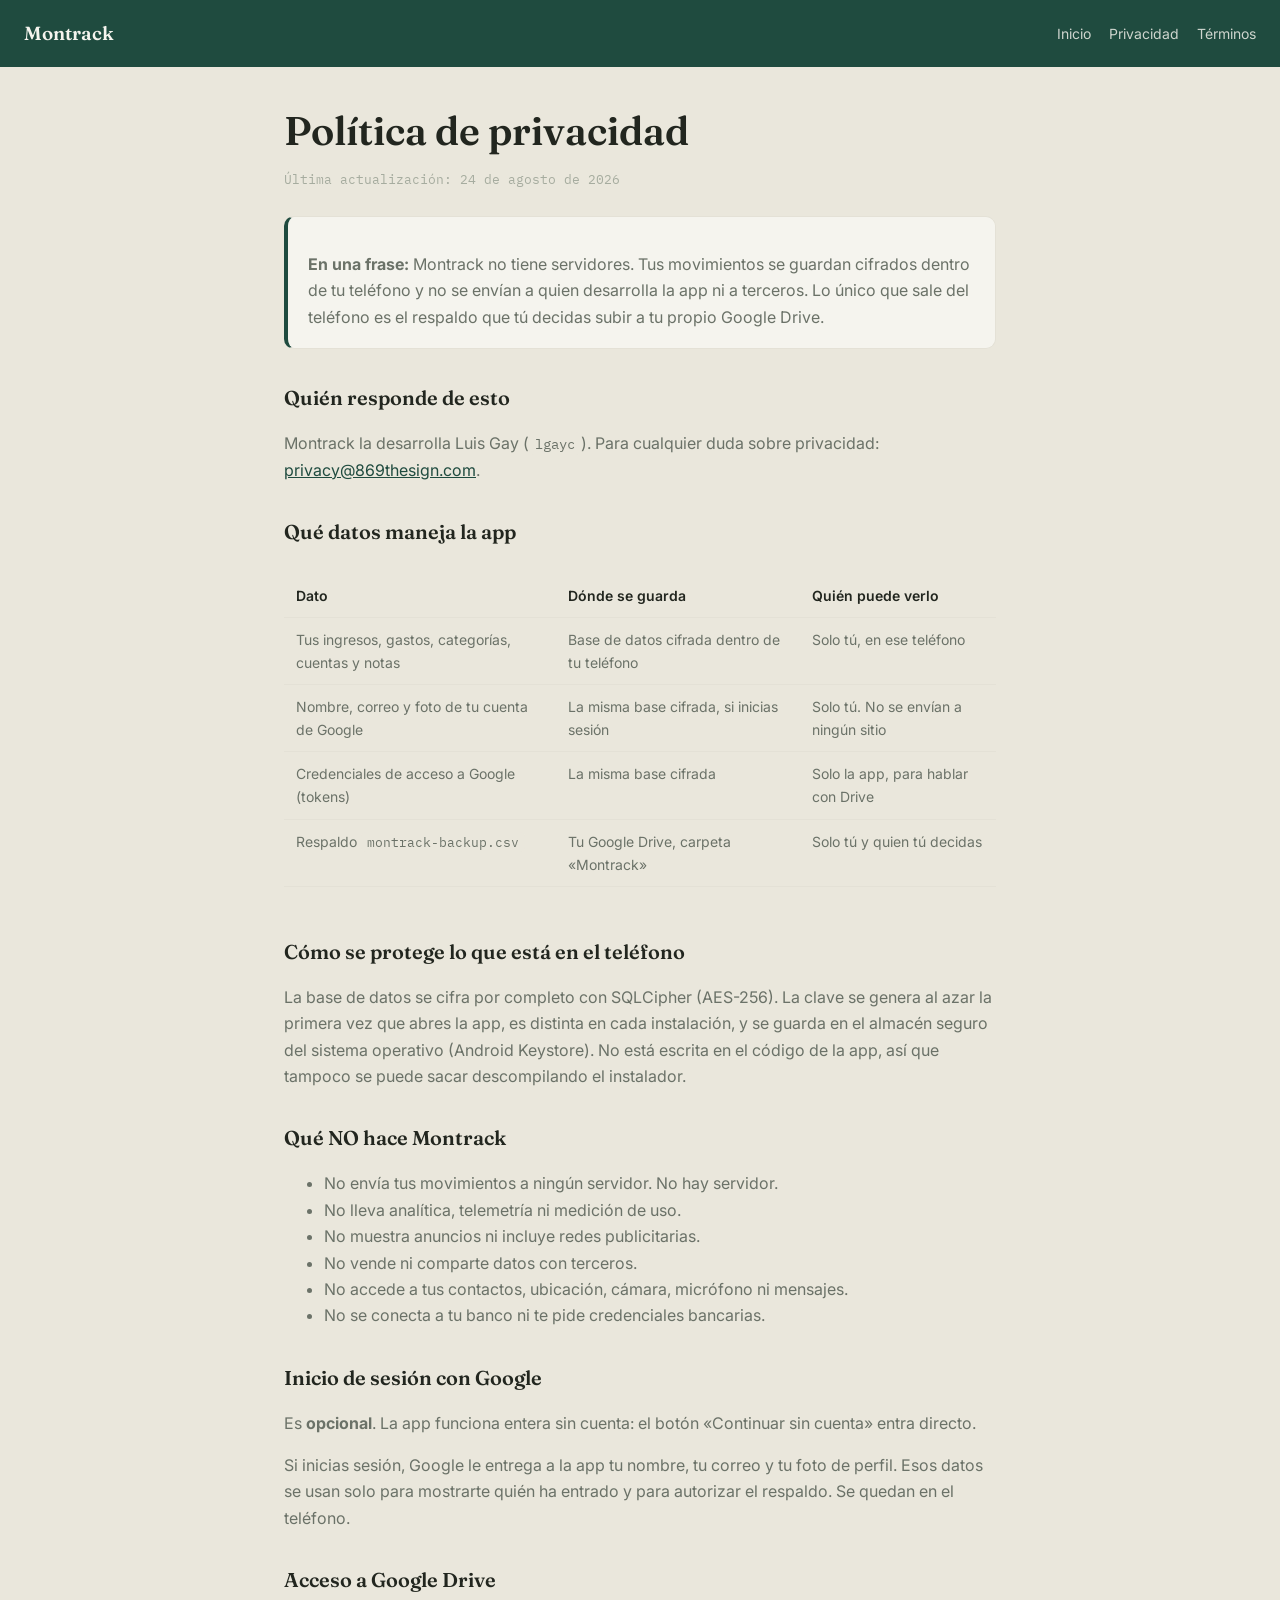
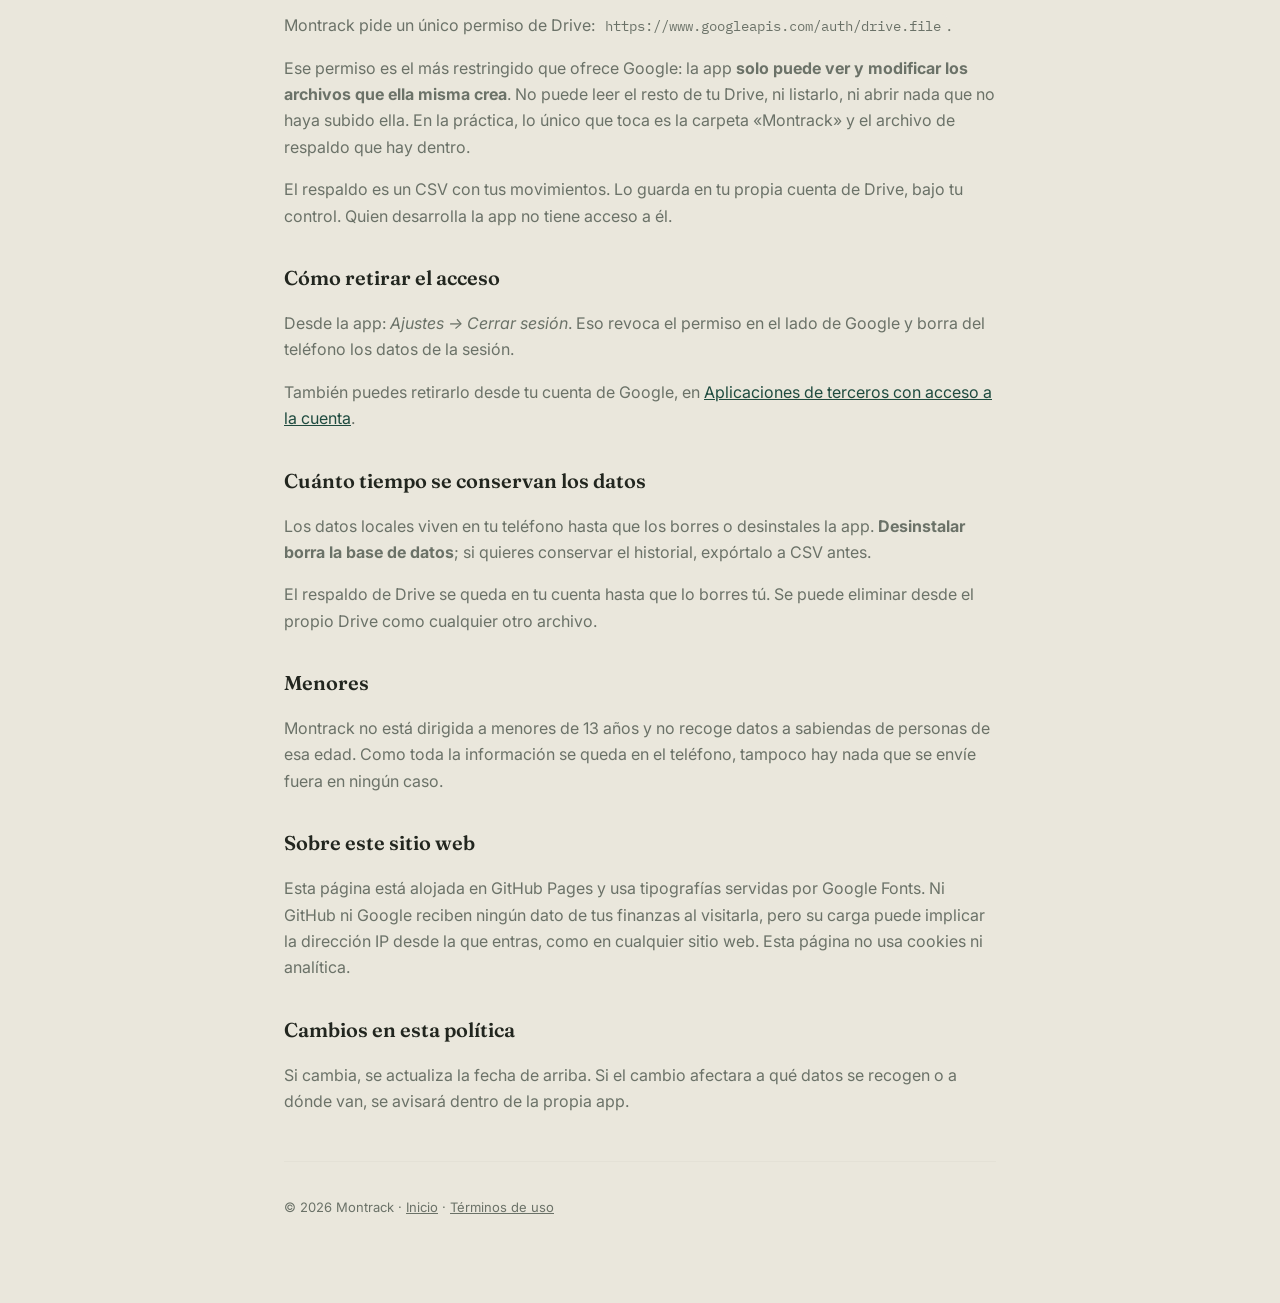
==== privacy.html @ 6e0424d2 "Servir /privacy y /terms sin redirección La verificación de marca de Google Cloud daba las URLs por " ====
<!DOCTYPE html>
<html lang="es">
<head>
<meta charset="UTF-8" />
<meta name="viewport" content="width=device-width, initial-scale=1" />
<title>Política de privacidad — Montrack</title>
<meta name="description" content="Qué datos maneja Montrack, dónde se guardan y quién puede verlos." />
<link rel="preconnect" href="https://fonts.googleapis.com" />
<link rel="preconnect" href="https://fonts.gstatic.com" crossorigin />
<link href="https://fonts.googleapis.com/css2?family=Fraunces:opsz,wght@9..144,500;9..144,600&family=Inter:wght@400;500;600&family=IBM+Plex+Mono:wght@500&display=swap" rel="stylesheet" />
<link rel="stylesheet" href="/estilo.css" />
</head>
<body>

<header class="cabecera">
  <div class="marca">Montrack</div>
  <nav>
    <a href="/">Inicio</a>
    <a href="/privacy">Privacidad</a>
    <a href="/terms">Términos</a>
  </nav>
</header>

<main class="contenido">
  <h1>Política de privacidad</h1>
  <p class="fecha">Última actualización: 24 de agosto de 2026</p>

  <div class="destacado">
    <p><strong>En una frase:</strong> Montrack no tiene servidores. Tus
    movimientos se guardan cifrados dentro de tu teléfono y no se envían a
    quien desarrolla la app ni a terceros. Lo único que sale del teléfono es
    el respaldo que tú decidas subir a tu propio Google Drive.</p>
  </div>

  <h2>Quién responde de esto</h2>
  <p>
    Montrack la desarrolla Luis Gay (<code>lgayc</code>). Para cualquier duda
    sobre privacidad: <a href="mailto:privacy@869thesign.com">privacy@869thesign.com</a>.
  </p>

  <h2>Qué datos maneja la app</h2>

  <div class="envoltorio-tabla">
  <table>
    <tr>
      <th>Dato</th><th>Dónde se guarda</th><th>Quién puede verlo</th>
    </tr>
    <tr>
      <td>Tus ingresos, gastos, categorías, cuentas y notas</td>
      <td>Base de datos cifrada dentro de tu teléfono</td>
      <td>Solo tú, en ese teléfono</td>
    </tr>
    <tr>
      <td>Nombre, correo y foto de tu cuenta de Google</td>
      <td>La misma base cifrada, si inicias sesión</td>
      <td>Solo tú. No se envían a ningún sitio</td>
    </tr>
    <tr>
      <td>Credenciales de acceso a Google (tokens)</td>
      <td>La misma base cifrada</td>
      <td>Solo la app, para hablar con Drive</td>
    </tr>
    <tr>
      <td>Respaldo <code>montrack-backup.csv</code></td>
      <td>Tu Google Drive, carpeta «Montrack»</td>
      <td>Solo tú y quien tú decidas</td>
    </tr>
  </table>
  </div>

  <h2>Cómo se protege lo que está en el teléfono</h2>
  <p>
    La base de datos se cifra por completo con SQLCipher (AES-256). La clave
    se genera al azar la primera vez que abres la app, es distinta en cada
    instalación, y se guarda en el almacén seguro del sistema operativo
    (Android Keystore). No está escrita en el código de la app, así que
    tampoco se puede sacar descompilando el instalador.
  </p>

  <h2>Qué NO hace Montrack</h2>
  <ul>
    <li>No envía tus movimientos a ningún servidor. No hay servidor.</li>
    <li>No lleva analítica, telemetría ni medición de uso.</li>
    <li>No muestra anuncios ni incluye redes publicitarias.</li>
    <li>No vende ni comparte datos con terceros.</li>
    <li>No accede a tus contactos, ubicación, cámara, micrófono ni mensajes.</li>
    <li>No se conecta a tu banco ni te pide credenciales bancarias.</li>
  </ul>

  <h2>Inicio de sesión con Google</h2>
  <p>
    Es <strong>opcional</strong>. La app funciona entera sin cuenta: el botón
    «Continuar sin cuenta» entra directo.
  </p>
  <p>
    Si inicias sesión, Google le entrega a la app tu nombre, tu correo y tu
    foto de perfil. Esos datos se usan solo para mostrarte quién ha entrado y
    para autorizar el respaldo. Se quedan en el teléfono.
  </p>

  <h2>Acceso a Google Drive</h2>
  <p>
    Montrack pide un único permiso de Drive:
    <code>https://www.googleapis.com/auth/drive.file</code>.
  </p>
  <p>
    Ese permiso es el más restringido que ofrece Google: la app
    <strong>solo puede ver y modificar los archivos que ella misma crea</strong>.
    No puede leer el resto de tu Drive, ni listarlo, ni abrir nada que no
    haya subido ella. En la práctica, lo único que toca es la carpeta
    «Montrack» y el archivo de respaldo que hay dentro.
  </p>
  <p>
    El respaldo es un CSV con tus movimientos. Lo guarda en tu propia cuenta
    de Drive, bajo tu control. Quien desarrolla la app no tiene acceso a él.
  </p>

  <h2>Cómo retirar el acceso</h2>
  <p>
    Desde la app: <em>Ajustes → Cerrar sesión</em>. Eso revoca el permiso en
    el lado de Google y borra del teléfono los datos de la sesión.
  </p>
  <p>
    También puedes retirarlo desde tu cuenta de Google, en
    <a href="https://myaccount.google.com/permissions">Aplicaciones de terceros con acceso a la cuenta</a>.
  </p>

  <h2>Cuánto tiempo se conservan los datos</h2>
  <p>
    Los datos locales viven en tu teléfono hasta que los borres o desinstales
    la app. <strong>Desinstalar borra la base de datos</strong>; si quieres
    conservar el historial, expórtalo a CSV antes.
  </p>
  <p>
    El respaldo de Drive se queda en tu cuenta hasta que lo borres tú. Se
    puede eliminar desde el propio Drive como cualquier otro archivo.
  </p>

  <h2>Menores</h2>
  <p>
    Montrack no está dirigida a menores de 13 años y no recoge datos a
    sabiendas de personas de esa edad. Como toda la información se queda en
    el teléfono, tampoco hay nada que se envíe fuera en ningún caso.
  </p>

  <h2>Sobre este sitio web</h2>
  <p>
    Esta página está alojada en GitHub Pages y usa tipografías servidas por
    Google Fonts. Ni GitHub ni Google reciben ningún dato de tus finanzas al
    visitarla, pero su carga puede implicar la dirección IP desde la que
    entras, como en cualquier sitio web. Esta página no usa cookies ni
    analítica.
  </p>

  <h2>Cambios en esta política</h2>
  <p>
    Si cambia, se actualiza la fecha de arriba. Si el cambio afectara a qué
    datos se recogen o a dónde van, se avisará dentro de la propia app.
  </p>

  <footer class="pie">
    <p>© 2026 Montrack · <a href="/">Inicio</a> · <a href="/terms">Términos de uso</a></p>
  </footer>
</main>

</body>
</html>
---- estilo.css ----
/* Misma identidad visual que la app: verde profundo, papel cálido,
   Fraunces para titulares e Inter para el texto. */
:root {
  --tinta: #22261F;
  --tinta-suave: #6B7268;
  --tinta-tenue: #A6AC9F;
  --verde: #1F4B3F;
  --verde-claro: #2E7D5B;
  --oro: #C99A2E;
  --papel: #F5F4EE;
  --papel-hondo: #EAE7DC;
  --borde: #E4E1D6;
  --display: 'Fraunces', Georgia, serif;
  --cuerpo: 'Inter', -apple-system, BlinkMacSystemFont, sans-serif;
  --mono: 'IBM Plex Mono', ui-monospace, monospace;
}

* { box-sizing: border-box; }
body {
  margin: 0; background: var(--papel-hondo); color: var(--tinta);
  font-family: var(--cuerpo); line-height: 1.65; -webkit-font-smoothing: antialiased;
}
a { color: var(--verde); }

.cabecera {
  background: var(--verde); color: var(--papel);
  padding: 18px 24px; display: flex; align-items: center; justify-content: space-between;
  flex-wrap: wrap; gap: 12px;
}
.marca { display: flex; align-items: center; gap: 10px; font-family: var(--display); font-weight: 600; font-size: 19px; }
.cabecera nav { display: flex; gap: 18px; font-size: 14px; }
.cabecera nav a { color: var(--papel); opacity: .82; text-decoration: none; }
.cabecera nav a:hover { opacity: 1; text-decoration: underline; }

.contenido { max-width: 760px; margin: 0 auto; padding: 40px 24px 72px; }
.tarjeta { background: var(--papel); border: 1px solid var(--borde); border-radius: 14px; padding: 28px; }

h1 { font-family: var(--display); font-weight: 600; font-size: clamp(28px, 5vw, 40px); line-height: 1.2; margin: 0 0 14px; }
h2 { font-family: var(--display); font-weight: 600; font-size: 20px; margin: 32px 0 10px; }
h3 { font-size: 15px; margin: 22px 0 6px; }
p, li { color: var(--tinta-suave); }
.entrada { font-size: 17px; }

.rejilla { display: grid; grid-template-columns: repeat(auto-fit, minmax(220px, 1fr)); gap: 14px; margin: 26px 0; }
.rasgo { background: var(--papel); border: 1px solid var(--borde); border-radius: 12px; padding: 18px; }
.rasgo h3 { margin: 0 0 5px; color: var(--tinta); font-size: 14.5px; }
.rasgo p { margin: 0; font-size: 13.5px; }

.destacado {
  background: var(--papel); border: 1px solid var(--borde); border-left: 4px solid var(--verde);
  border-radius: 10px; padding: 18px 20px; margin: 26px 0;
}
.destacado p:last-child { margin-bottom: 0; }

.boton {
  display: inline-flex; align-items: center; gap: 8px; background: var(--verde); color: var(--papel);
  padding: 13px 22px; border-radius: 10px; text-decoration: none; font-weight: 600; font-size: 15px;
}
.boton:hover { background: #17392F; }
.nota-boton { font-size: 12.5px; color: var(--tinta-tenue); margin-top: 10px; }

table { width: 100%; border-collapse: collapse; margin: 16px 0; font-size: 14px; }
th, td { text-align: left; padding: 10px 12px; border-bottom: 1px solid var(--borde); vertical-align: top; }
th { color: var(--tinta); font-weight: 600; }
td { color: var(--tinta-suave); }
.envoltorio-tabla { overflow-x: auto; }

code { font-family: var(--mono); font-size: .9em; background: var(--papel-hondo); padding: 2px 6px; border-radius: 5px; }

.pie { border-top: 1px solid var(--borde); margin-top: 46px; padding-top: 22px; font-size: 13px; color: var(--tinta-tenue); }
.pie a { color: var(--tinta-suave); }
.fecha { font-family: var(--mono); font-size: 12.5px; color: var(--tinta-tenue); }

@media (prefers-color-scheme: dark) {
  :root {
    --tinta: #ECEAE1; --tinta-suave: #B4BAAE; --tinta-tenue: #7E8479;
    --papel: #23261F; --papel-hondo: #1A1C17; --borde: #343830;
  }
  a, .pie a { color: #8FC4AC; }
  .boton { background: var(--verde-claro); color: #12140F; }
  .boton:hover { background: #3D9C73; }
}
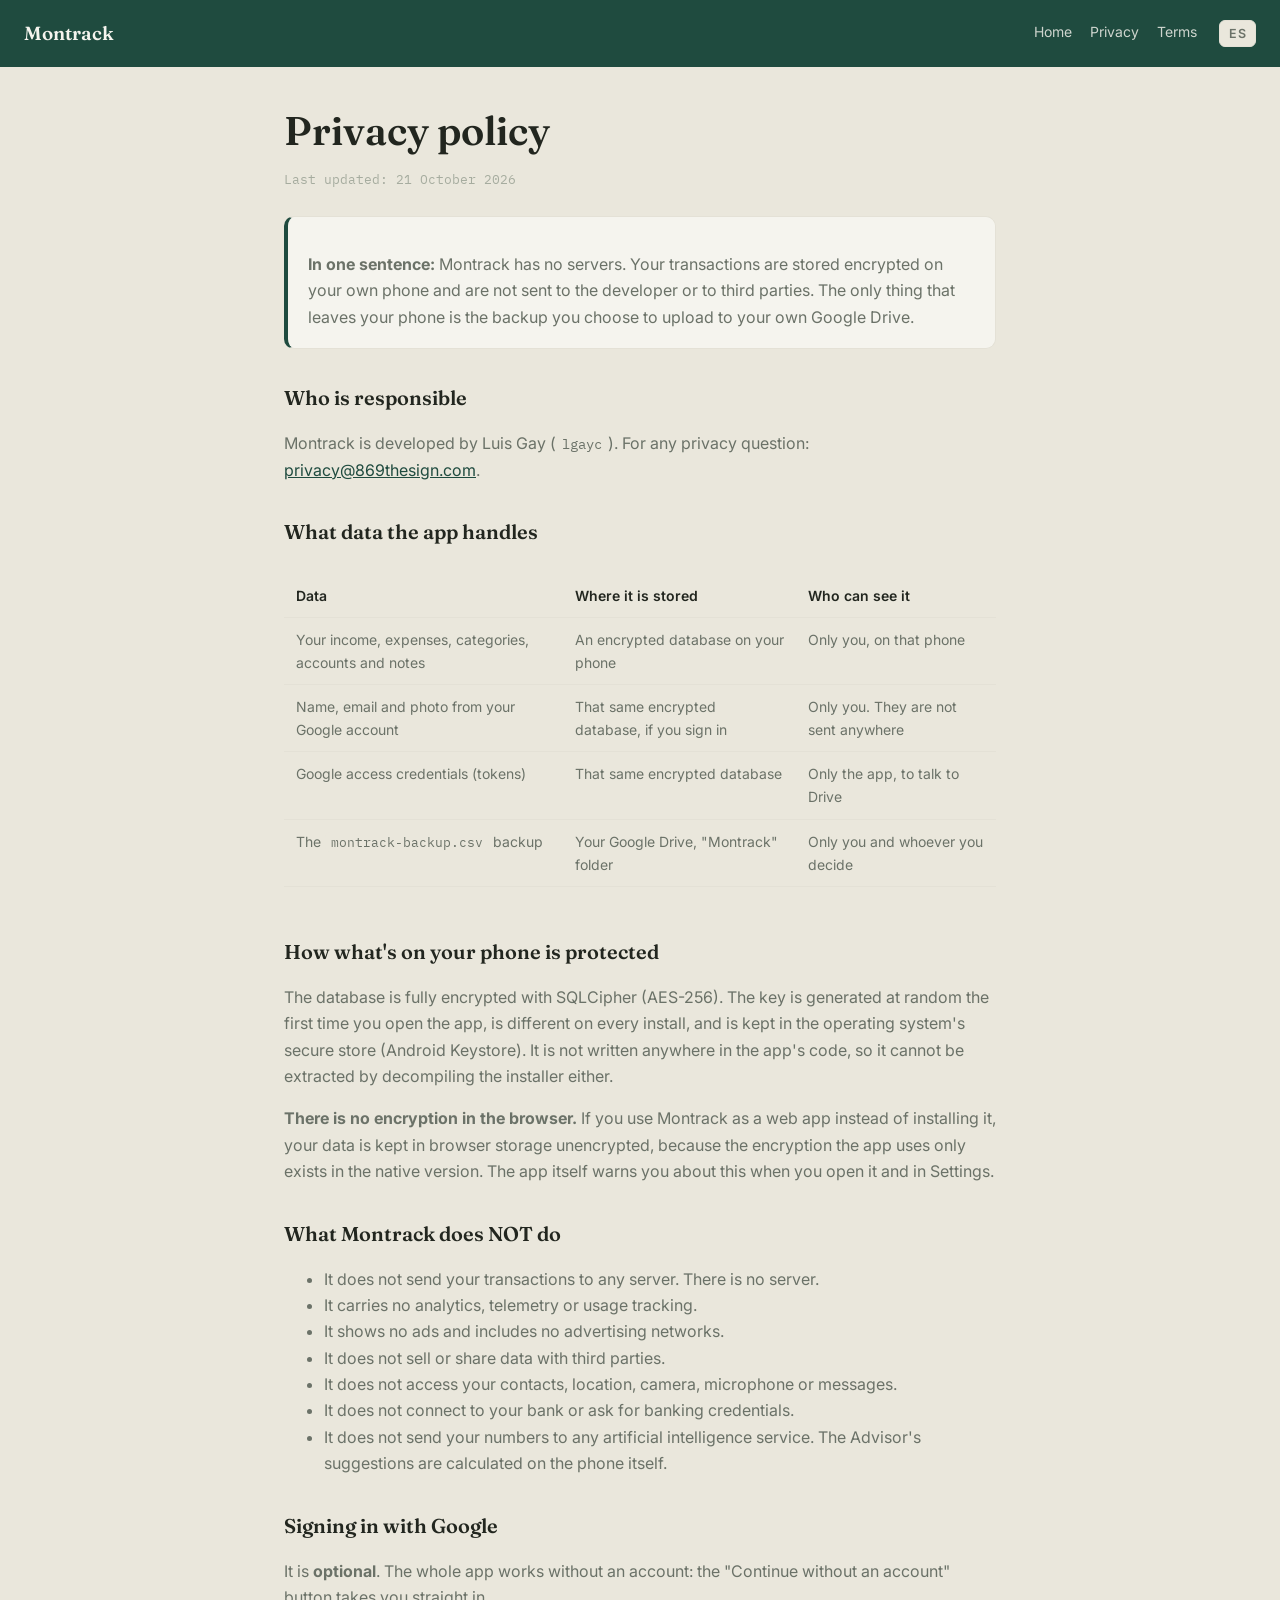
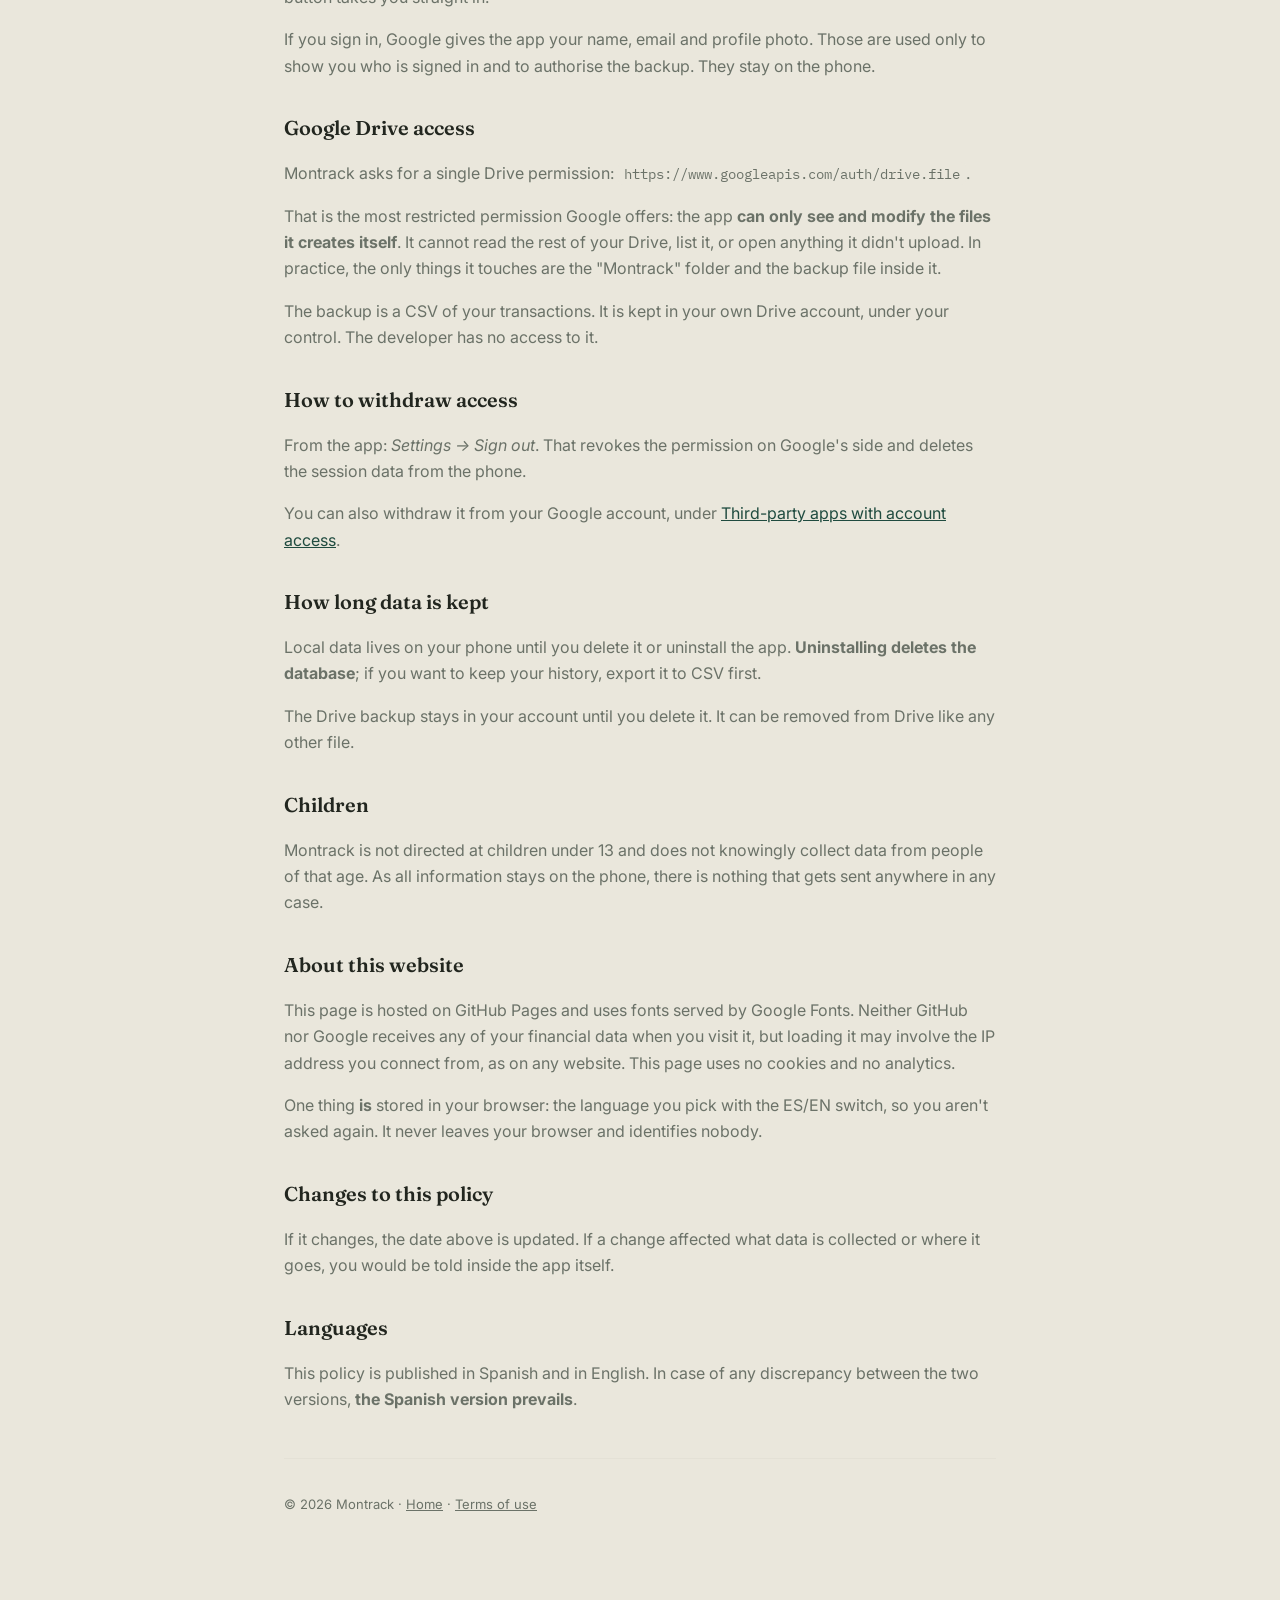
==== commit a7c81bc5: "Las legales en los dos idiomas, y el sitio ya tiene icono Faltaban las dos piezas que dejaban el bil" ====
--- a/privacy.html
+++ b/privacy.html
@@ -1,5 +1,7 @@
 <!DOCTYPE html>
-<html lang="es">
+<html lang="es" data-idioma="es"
+      data-titulo-en="Privacy policy — Montrack"
+      data-descripcion-en="What data Montrack handles, where it is stored and who can see it.">
 <head>
 <meta charset="UTF-8" />
 <meta name="viewport" content="width=device-width, initial-scale=1" />
@@ -8,158 +10,360 @@
 <link rel="preconnect" href="https://fonts.googleapis.com" />
 <link rel="preconnect" href="https://fonts.gstatic.com" crossorigin />
 <link href="https://fonts.googleapis.com/css2?family=Fraunces:opsz,wght@9..144,500;9..144,600&family=Inter:wght@400;500;600&family=IBM+Plex+Mono:wght@500&display=swap" rel="stylesheet" />
+
+<style>
+  html[data-idioma="es"] [lang="en"] { display: none; }
+  html[data-idioma="en"] [lang="es"] { display: none; }
+</style>
+
+<link rel="icon" href="/icono.svg" type="image/svg+xml" />
+<link rel="apple-touch-icon" href="/apple-touch-icon.png" />
 <link rel="stylesheet" href="/estilo.css" />
+
+<script src="/idioma.js"></script>
 </head>
 <body>
 
 <header class="cabecera">
   <div class="marca">Montrack</div>
   <nav>
-    <a href="/">Inicio</a>
-    <a href="/privacy">Privacidad</a>
-    <a href="/terms">Términos</a>
+    <a href="/" lang="es">Inicio</a>
+    <a href="/" lang="en">Home</a>
+    <a href="/privacy" lang="es">Privacidad</a>
+    <a href="/privacy" lang="en">Privacy</a>
+    <a href="/terms" lang="es">Términos</a>
+    <a href="/terms" lang="en">Terms</a>
+    <span class="idiomas">
+      <button type="button" data-ir="es" lang="en" title="Ver esta página en español">ES</button>
+      <button type="button" data-ir="en" lang="es" title="See this page in English">EN</button>
+    </span>
   </nav>
 </header>
 
 <main class="contenido">
-  <h1>Política de privacidad</h1>
-  <p class="fecha">Última actualización: 24 de agosto de 2026</p>
-
-  <div class="destacado">
-    <p><strong>En una frase:</strong> Montrack no tiene servidores. Tus
-    movimientos se guardan cifrados dentro de tu teléfono y no se envían a
-    quien desarrolla la app ni a terceros. Lo único que sale del teléfono es
-    el respaldo que tú decidas subir a tu propio Google Drive.</p>
+
+  <!-- ===================== ESPAÑOL ===================== -->
+  <div lang="es">
+    <h1>Política de privacidad</h1>
+    <p class="fecha">Última actualización: 21 de octubre de 2026</p>
+
+    <div class="destacado">
+      <p><strong>En una frase:</strong> Montrack no tiene servidores. Tus
+      movimientos se guardan cifrados dentro de tu teléfono y no se envían a
+      quien desarrolla la app ni a terceros. Lo único que sale del teléfono es
+      el respaldo que tú decidas subir a tu propio Google Drive.</p>
+    </div>
+
+    <h2>Quién responde de esto</h2>
+    <p>
+      Montrack la desarrolla Luis Gay (<code>lgayc</code>). Para cualquier duda
+      sobre privacidad: <a href="mailto:privacy@869thesign.com">privacy@869thesign.com</a>.
+    </p>
+
+    <h2>Qué datos maneja la app</h2>
+
+    <div class="envoltorio-tabla">
+    <table>
+      <tr>
+        <th>Dato</th><th>Dónde se guarda</th><th>Quién puede verlo</th>
+      </tr>
+      <tr>
+        <td>Tus ingresos, gastos, categorías, cuentas y notas</td>
+        <td>Base de datos cifrada dentro de tu teléfono</td>
+        <td>Solo tú, en ese teléfono</td>
+      </tr>
+      <tr>
+        <td>Nombre, correo y foto de tu cuenta de Google</td>
+        <td>La misma base cifrada, si inicias sesión</td>
+        <td>Solo tú. No se envían a ningún sitio</td>
+      </tr>
+      <tr>
+        <td>Credenciales de acceso a Google (tokens)</td>
+        <td>La misma base cifrada</td>
+        <td>Solo la app, para hablar con Drive</td>
+      </tr>
+      <tr>
+        <td>Respaldo <code>montrack-backup.csv</code></td>
+        <td>Tu Google Drive, carpeta «Montrack»</td>
+        <td>Solo tú y quien tú decidas</td>
+      </tr>
+    </table>
+    </div>
+
+    <h2>Cómo se protege lo que está en el teléfono</h2>
+    <p>
+      La base de datos se cifra por completo con SQLCipher (AES-256). La clave
+      se genera al azar la primera vez que abres la app, es distinta en cada
+      instalación, y se guarda en el almacén seguro del sistema operativo
+      (Android Keystore). No está escrita en el código de la app, así que
+      tampoco se puede sacar descompilando el instalador.
+    </p>
+    <p>
+      <strong>En el navegador no hay cifrado.</strong> Si usas Montrack como
+      aplicación web en vez de instalarla, los datos se guardan en el
+      almacenamiento del navegador sin cifrar, porque el cifrado que usa la
+      app solo existe en la versión nativa. La propia app lo advierte al
+      abrirla y en Ajustes.
+    </p>
+
+    <h2>Qué NO hace Montrack</h2>
+    <ul>
+      <li>No envía tus movimientos a ningún servidor. No hay servidor.</li>
+      <li>No lleva analítica, telemetría ni medición de uso.</li>
+      <li>No muestra anuncios ni incluye redes publicitarias.</li>
+      <li>No vende ni comparte datos con terceros.</li>
+      <li>No accede a tus contactos, ubicación, cámara, micrófono ni mensajes.</li>
+      <li>No se conecta a tu banco ni te pide credenciales bancarias.</li>
+      <li>No envía tus números a ningún servicio de inteligencia artificial.
+      Los consejos del Advisor se calculan dentro del teléfono.</li>
+    </ul>
+
+    <h2>Inicio de sesión con Google</h2>
+    <p>
+      Es <strong>opcional</strong>. La app funciona entera sin cuenta: el botón
+      «Continuar sin cuenta» entra directo.
+    </p>
+    <p>
+      Si inicias sesión, Google le entrega a la app tu nombre, tu correo y tu
+      foto de perfil. Esos datos se usan solo para mostrarte quién ha entrado y
+      para autorizar el respaldo. Se quedan en el teléfono.
+    </p>
+
+    <h2>Acceso a Google Drive</h2>
+    <p>
+      Montrack pide un único permiso de Drive:
+      <code>https://www.googleapis.com/auth/drive.file</code>.
+    </p>
+    <p>
+      Ese permiso es el más restringido que ofrece Google: la app
+      <strong>solo puede ver y modificar los archivos que ella misma crea</strong>.
+      No puede leer el resto de tu Drive, ni listarlo, ni abrir nada que no
+      haya subido ella. En la práctica, lo único que toca es la carpeta
+      «Montrack» y el archivo de respaldo que hay dentro.
+    </p>
+    <p>
+      El respaldo es un CSV con tus movimientos. Lo guarda en tu propia cuenta
+      de Drive, bajo tu control. Quien desarrolla la app no tiene acceso a él.
+    </p>
+
+    <h2>Cómo retirar el acceso</h2>
+    <p>
+      Desde la app: <em>Ajustes → Cerrar sesión</em>. Eso revoca el permiso en
+      el lado de Google y borra del teléfono los datos de la sesión.
+    </p>
+    <p>
+      También puedes retirarlo desde tu cuenta de Google, en
+      <a href="https://myaccount.google.com/permissions">Aplicaciones de terceros con acceso a la cuenta</a>.
+    </p>
+
+    <h2>Cuánto tiempo se conservan los datos</h2>
+    <p>
+      Los datos locales viven en tu teléfono hasta que los borres o desinstales
+      la app. <strong>Desinstalar borra la base de datos</strong>; si quieres
+      conservar el historial, expórtalo a CSV antes.
+    </p>
+    <p>
+      El respaldo de Drive se queda en tu cuenta hasta que lo borres tú. Se
+      puede eliminar desde el propio Drive como cualquier otro archivo.
+    </p>
+
+    <h2>Menores</h2>
+    <p>
+      Montrack no está dirigida a menores de 13 años y no recoge datos a
+      sabiendas de personas de esa edad. Como toda la información se queda en
+      el teléfono, tampoco hay nada que se envíe fuera en ningún caso.
+    </p>
+
+    <h2>Sobre este sitio web</h2>
+    <p>
+      Esta página está alojada en GitHub Pages y usa tipografías servidas por
+      Google Fonts. Ni GitHub ni Google reciben ningún dato de tus finanzas al
+      visitarla, pero su carga puede implicar la dirección IP desde la que
+      entras, como en cualquier sitio web. Esta página no usa cookies ni
+      analítica.
+    </p>
+    <p>
+      Sí se guarda <strong>una</strong> cosa en tu navegador: el idioma que
+      elijas con el conmutador ES/EN, para no volver a preguntártelo. No sale
+      de tu navegador y no identifica a nadie.
+    </p>
+
+    <h2>Cambios en esta política</h2>
+    <p>
+      Si cambia, se actualiza la fecha de arriba. Si el cambio afectara a qué
+      datos se recogen o a dónde van, se avisará dentro de la propia app.
+    </p>
+
+    <h2>Idiomas</h2>
+    <p>
+      Esta política está publicada en español y en inglés. En caso de
+      discrepancia entre las dos versiones, <strong>prevalece la versión en
+      español</strong>.
+    </p>
   </div>
 
-  <h2>Quién responde de esto</h2>
-  <p>
-    Montrack la desarrolla Luis Gay (<code>lgayc</code>). Para cualquier duda
-    sobre privacidad: <a href="mailto:privacy@869thesign.com">privacy@869thesign.com</a>.
-  </p>
-
-  <h2>Qué datos maneja la app</h2>
-
-  <div class="envoltorio-tabla">
-  <table>
-    <tr>
-      <th>Dato</th><th>Dónde se guarda</th><th>Quién puede verlo</th>
-    </tr>
-    <tr>
-      <td>Tus ingresos, gastos, categorías, cuentas y notas</td>
-      <td>Base de datos cifrada dentro de tu teléfono</td>
-      <td>Solo tú, en ese teléfono</td>
-    </tr>
-    <tr>
-      <td>Nombre, correo y foto de tu cuenta de Google</td>
-      <td>La misma base cifrada, si inicias sesión</td>
-      <td>Solo tú. No se envían a ningún sitio</td>
-    </tr>
-    <tr>
-      <td>Credenciales de acceso a Google (tokens)</td>
-      <td>La misma base cifrada</td>
-      <td>Solo la app, para hablar con Drive</td>
-    </tr>
-    <tr>
-      <td>Respaldo <code>montrack-backup.csv</code></td>
-      <td>Tu Google Drive, carpeta «Montrack»</td>
-      <td>Solo tú y quien tú decidas</td>
-    </tr>
-  </table>
+  <!-- ===================== ENGLISH ===================== -->
+  <div lang="en">
+    <h1>Privacy policy</h1>
+    <p class="fecha">Last updated: 21 October 2026</p>
+
+    <div class="destacado">
+      <p><strong>In one sentence:</strong> Montrack has no servers. Your
+      transactions are stored encrypted on your own phone and are not sent to
+      the developer or to third parties. The only thing that leaves your phone
+      is the backup you choose to upload to your own Google Drive.</p>
+    </div>
+
+    <h2>Who is responsible</h2>
+    <p>
+      Montrack is developed by Luis Gay (<code>lgayc</code>). For any privacy
+      question: <a href="mailto:privacy@869thesign.com">privacy@869thesign.com</a>.
+    </p>
+
+    <h2>What data the app handles</h2>
+
+    <div class="envoltorio-tabla">
+    <table>
+      <tr>
+        <th>Data</th><th>Where it is stored</th><th>Who can see it</th>
+      </tr>
+      <tr>
+        <td>Your income, expenses, categories, accounts and notes</td>
+        <td>An encrypted database on your phone</td>
+        <td>Only you, on that phone</td>
+      </tr>
+      <tr>
+        <td>Name, email and photo from your Google account</td>
+        <td>That same encrypted database, if you sign in</td>
+        <td>Only you. They are not sent anywhere</td>
+      </tr>
+      <tr>
+        <td>Google access credentials (tokens)</td>
+        <td>That same encrypted database</td>
+        <td>Only the app, to talk to Drive</td>
+      </tr>
+      <tr>
+        <td>The <code>montrack-backup.csv</code> backup</td>
+        <td>Your Google Drive, "Montrack" folder</td>
+        <td>Only you and whoever you decide</td>
+      </tr>
+    </table>
+    </div>
+
+    <h2>How what's on your phone is protected</h2>
+    <p>
+      The database is fully encrypted with SQLCipher (AES-256). The key is
+      generated at random the first time you open the app, is different on
+      every install, and is kept in the operating system's secure store
+      (Android Keystore). It is not written anywhere in the app's code, so it
+      cannot be extracted by decompiling the installer either.
+    </p>
+    <p>
+      <strong>There is no encryption in the browser.</strong> If you use
+      Montrack as a web app instead of installing it, your data is kept in
+      browser storage unencrypted, because the encryption the app uses only
+      exists in the native version. The app itself warns you about this when
+      you open it and in Settings.
+    </p>
+
+    <h2>What Montrack does NOT do</h2>
+    <ul>
+      <li>It does not send your transactions to any server. There is no server.</li>
+      <li>It carries no analytics, telemetry or usage tracking.</li>
+      <li>It shows no ads and includes no advertising networks.</li>
+      <li>It does not sell or share data with third parties.</li>
+      <li>It does not access your contacts, location, camera, microphone or messages.</li>
+      <li>It does not connect to your bank or ask for banking credentials.</li>
+      <li>It does not send your numbers to any artificial intelligence service.
+      The Advisor's suggestions are calculated on the phone itself.</li>
+    </ul>
+
+    <h2>Signing in with Google</h2>
+    <p>
+      It is <strong>optional</strong>. The whole app works without an account:
+      the "Continue without an account" button takes you straight in.
+    </p>
+    <p>
+      If you sign in, Google gives the app your name, email and profile photo.
+      Those are used only to show you who is signed in and to authorise the
+      backup. They stay on the phone.
+    </p>
+
+    <h2>Google Drive access</h2>
+    <p>
+      Montrack asks for a single Drive permission:
+      <code>https://www.googleapis.com/auth/drive.file</code>.
+    </p>
+    <p>
+      That is the most restricted permission Google offers: the app
+      <strong>can only see and modify the files it creates itself</strong>. It
+      cannot read the rest of your Drive, list it, or open anything it didn't
+      upload. In practice, the only things it touches are the "Montrack" folder
+      and the backup file inside it.
+    </p>
+    <p>
+      The backup is a CSV of your transactions. It is kept in your own Drive
+      account, under your control. The developer has no access to it.
+    </p>
+
+    <h2>How to withdraw access</h2>
+    <p>
+      From the app: <em>Settings → Sign out</em>. That revokes the permission
+      on Google's side and deletes the session data from the phone.
+    </p>
+    <p>
+      You can also withdraw it from your Google account, under
+      <a href="https://myaccount.google.com/permissions">Third-party apps with account access</a>.
+    </p>
+
+    <h2>How long data is kept</h2>
+    <p>
+      Local data lives on your phone until you delete it or uninstall the app.
+      <strong>Uninstalling deletes the database</strong>; if you want to keep
+      your history, export it to CSV first.
+    </p>
+    <p>
+      The Drive backup stays in your account until you delete it. It can be
+      removed from Drive like any other file.
+    </p>
+
+    <h2>Children</h2>
+    <p>
+      Montrack is not directed at children under 13 and does not knowingly
+      collect data from people of that age. As all information stays on the
+      phone, there is nothing that gets sent anywhere in any case.
+    </p>
+
+    <h2>About this website</h2>
+    <p>
+      This page is hosted on GitHub Pages and uses fonts served by Google
+      Fonts. Neither GitHub nor Google receives any of your financial data when
+      you visit it, but loading it may involve the IP address you connect from,
+      as on any website. This page uses no cookies and no analytics.
+    </p>
+    <p>
+      One thing <strong>is</strong> stored in your browser: the language you
+      pick with the ES/EN switch, so you aren't asked again. It never leaves
+      your browser and identifies nobody.
+    </p>
+
+    <h2>Changes to this policy</h2>
+    <p>
+      If it changes, the date above is updated. If a change affected what data
+      is collected or where it goes, you would be told inside the app itself.
+    </p>
+
+    <h2>Languages</h2>
+    <p>
+      This policy is published in Spanish and in English. In case of any
+      discrepancy between the two versions, <strong>the Spanish version
+      prevails</strong>.
+    </p>
   </div>
 
-  <h2>Cómo se protege lo que está en el teléfono</h2>
-  <p>
-    La base de datos se cifra por completo con SQLCipher (AES-256). La clave
-    se genera al azar la primera vez que abres la app, es distinta en cada
-    instalación, y se guarda en el almacén seguro del sistema operativo
-    (Android Keystore). No está escrita en el código de la app, así que
-    tampoco se puede sacar descompilando el instalador.
-  </p>
-
-  <h2>Qué NO hace Montrack</h2>
-  <ul>
-    <li>No envía tus movimientos a ningún servidor. No hay servidor.</li>
-    <li>No lleva analítica, telemetría ni medición de uso.</li>
-    <li>No muestra anuncios ni incluye redes publicitarias.</li>
-    <li>No vende ni comparte datos con terceros.</li>
-    <li>No accede a tus contactos, ubicación, cámara, micrófono ni mensajes.</li>
-    <li>No se conecta a tu banco ni te pide credenciales bancarias.</li>
-  </ul>
-
-  <h2>Inicio de sesión con Google</h2>
-  <p>
-    Es <strong>opcional</strong>. La app funciona entera sin cuenta: el botón
-    «Continuar sin cuenta» entra directo.
-  </p>
-  <p>
-    Si inicias sesión, Google le entrega a la app tu nombre, tu correo y tu
-    foto de perfil. Esos datos se usan solo para mostrarte quién ha entrado y
-    para autorizar el respaldo. Se quedan en el teléfono.
-  </p>
-
-  <h2>Acceso a Google Drive</h2>
-  <p>
-    Montrack pide un único permiso de Drive:
-    <code>https://www.googleapis.com/auth/drive.file</code>.
-  </p>
-  <p>
-    Ese permiso es el más restringido que ofrece Google: la app
-    <strong>solo puede ver y modificar los archivos que ella misma crea</strong>.
-    No puede leer el resto de tu Drive, ni listarlo, ni abrir nada que no
-    haya subido ella. En la práctica, lo único que toca es la carpeta
-    «Montrack» y el archivo de respaldo que hay dentro.
-  </p>
-  <p>
-    El respaldo es un CSV con tus movimientos. Lo guarda en tu propia cuenta
-    de Drive, bajo tu control. Quien desarrolla la app no tiene acceso a él.
-  </p>
-
-  <h2>Cómo retirar el acceso</h2>
-  <p>
-    Desde la app: <em>Ajustes → Cerrar sesión</em>. Eso revoca el permiso en
-    el lado de Google y borra del teléfono los datos de la sesión.
-  </p>
-  <p>
-    También puedes retirarlo desde tu cuenta de Google, en
-    <a href="https://myaccount.google.com/permissions">Aplicaciones de terceros con acceso a la cuenta</a>.
-  </p>
-
-  <h2>Cuánto tiempo se conservan los datos</h2>
-  <p>
-    Los datos locales viven en tu teléfono hasta que los borres o desinstales
-    la app. <strong>Desinstalar borra la base de datos</strong>; si quieres
-    conservar el historial, expórtalo a CSV antes.
-  </p>
-  <p>
-    El respaldo de Drive se queda en tu cuenta hasta que lo borres tú. Se
-    puede eliminar desde el propio Drive como cualquier otro archivo.
-  </p>
-
-  <h2>Menores</h2>
-  <p>
-    Montrack no está dirigida a menores de 13 años y no recoge datos a
-    sabiendas de personas de esa edad. Como toda la información se queda en
-    el teléfono, tampoco hay nada que se envíe fuera en ningún caso.
-  </p>
-
-  <h2>Sobre este sitio web</h2>
-  <p>
-    Esta página está alojada en GitHub Pages y usa tipografías servidas por
-    Google Fonts. Ni GitHub ni Google reciben ningún dato de tus finanzas al
-    visitarla, pero su carga puede implicar la dirección IP desde la que
-    entras, como en cualquier sitio web. Esta página no usa cookies ni
-    analítica.
-  </p>
-
-  <h2>Cambios en esta política</h2>
-  <p>
-    Si cambia, se actualiza la fecha de arriba. Si el cambio afectara a qué
-    datos se recogen o a dónde van, se avisará dentro de la propia app.
-  </p>
-
   <footer class="pie">
-    <p>© 2026 Montrack · <a href="/">Inicio</a> · <a href="/terms">Términos de uso</a></p>
+    <p lang="es">© 2026 Montrack · <a href="/">Inicio</a> · <a href="/terms">Términos de uso</a></p>
+    <p lang="en">© 2026 Montrack · <a href="/">Home</a> · <a href="/terms">Terms of use</a></p>
   </footer>
 </main>
 
--- a/estilo.css
+++ b/estilo.css
@@ -58,6 +58,29 @@
 }
 .boton:hover { background: #17392F; }
 .nota-boton { font-size: 12.5px; color: var(--tinta-tenue); margin-top: 10px; }
+.enlace-menor {
+  display: inline-block; margin-top: 12px; font-size: 13.5px;
+  color: var(--tinta-suave); text-decoration: underline;
+}
+
+/* El idioma. Estas dos reglas están TAMBIÉN en línea dentro del <head> de
+   index.html: si esta hoja tarda en llegar, la página se pintaría con los
+   dos idiomas a la vez. Aquí quedan para las demás páginas. */
+html[data-idioma="es"] [lang="en"] { display: none; }
+html[data-idioma="en"] [lang="es"] { display: none; }
+
+/* El conmutador ES / EN. Cada botón se muestra solo cuando NO es el idioma
+   activo (lleva lang del idioma contrario), así que nunca hay que pintar
+   uno "apagado": se ve únicamente el que lleva a algún sitio. */
+.idiomas { display: inline-flex; gap: 4px; margin-left: 4px; }
+.idiomas button {
+  font-family: var(--cuerpo); font-size: 12.5px; font-weight: 600;
+  letter-spacing: .04em;
+  color: var(--tinta-suave); background: var(--papel-hondo);
+  border: 1px solid var(--borde); border-radius: 6px;
+  padding: 5px 9px; cursor: pointer;
+}
+.idiomas button:hover { color: var(--tinta); border-color: var(--tinta-tenue); }
 
 table { width: 100%; border-collapse: collapse; margin: 16px 0; font-size: 14px; }
 th, td { text-align: left; padding: 10px 12px; border-bottom: 1px solid var(--borde); vertical-align: top; }
